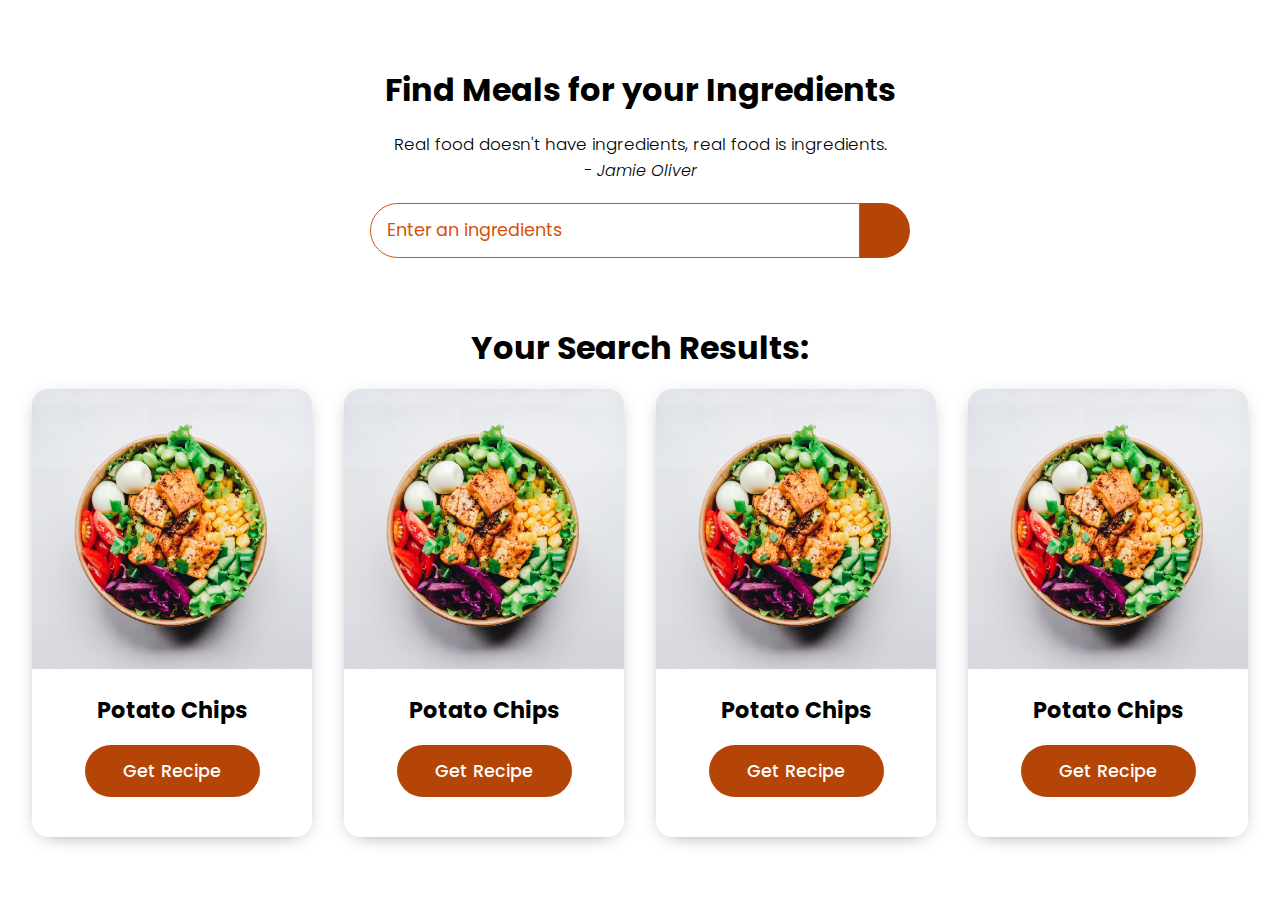
==== FoodRecipeApp/index.html @ 8d730361 "early stage UI ready" ====
<html lang="en">
  <head>
    <meta charset="UTF-8" />
    <meta http-equiv="X-UA-Compatible" content="IE=edge" />
    <meta name="viewport" content="width=device-width, initial-scale=1.0" />
    <title>Find meal for your Ingredients</title>
    <link
      rel="stylesheet"
      href="https://cdnjs.cloudflare.com/ajax/libs/font-awesome/6.4.0/css/all.min.css"
      integrity="sha512-iecdLmaskl7CVkqkXNQ/ZH/XLlvWZOJyj7Yy7tcenmpD1ypASozpmT/E0iPtmFIB46ZmdtAc9eNBvH0H/ZpiBw=="
      crossorigin="anonymous"
      referrerpolicy="no-referrer"
    />
    <link rel="stylesheet" href="./css/style.css" />
  </head>
  <body>
    <div class="container">
      <div class="meal-wrapper">
        <div class="meal-search">
          <h2 class="title">Find Meals for your Ingredients</h2>
          <blockquote>
            Real food doesn't have ingredients, real food is ingredients.
            <br />
            <cite>- Jamie Oliver</cite>
          </blockquote>

          <div class="meal-search-box">
            <input
              type="text"
              class="search-control"
              placeholder="Enter an ingredients"
            />
            <button type="submit" class="search-btn btn" id="search-btn">
              <i class="fas fa-search"></i>
            </button>
          </div>
        </div>

        <div class="meal-result">
          <h2 class="title">Your Search Results:</h2>
          <div id="meal">
            <!-- meal--item -->
            <div class="meal-item">
              <div class="meal-img">
                <img src="./food.jpeg" alt="" srcset="" />
              </div>
              <div class="meal-name">
                <h3>Potato Chips</h3>
                <a href="#" class="recipe-btn">Get Recipe</a>
              </div>
            </div>
            <!-- ---end of meal item --- -->

            <!-- meal--item -->
            <div class="meal-item">
              <div class="meal-img">
                <img src="./food.jpeg" alt="" srcset="" />
              </div>
              <div class="meal-name">
                <h3>Potato Chips</h3>
                <a href="#" class="recipe-btn">Get Recipe</a>
              </div>
            </div>
            <!-- ---end of meal item --- -->

            <!-- meal--item -->
            <div class="meal-item">
              <div class="meal-img">
                <img src="./food.jpeg" alt="" srcset="" />
              </div>
              <div class="meal-name">
                <h3>Potato Chips</h3>
                <a href="#" class="recipe-btn">Get Recipe</a>
              </div>
            </div>
            <!-- ---end of meal item --- -->

            <!-- meal--item -->
            <div class="meal-item">
              <div class="meal-img">
                <img src="./food.jpeg" alt="" srcset="" />
              </div>
              <div class="meal-name">
                <h3>Potato Chips</h3>
                <a href="#" class="recipe-btn">Get Recipe</a>
              </div>
            </div>
            <!-- ---end of meal item --- -->
          </div>
        </div>

        <div class="meal-details">
          <!-- ----recipe close btn ----  -->
          <button
            type="button"
            class="btn recipe-close-btn"
            id="recipe-close-btn"
          >
            <i class="fas fa-times"></i>
          </button>

          <!-- ----meal content---- -->
          <div class="meal-details-content">
            <h2 class="recipe-title">Meals Name Here</h2>
            <p class="recipe-category">Category Name</p>
            <div class="recipe-instruct">
              <h3>Instructions:</h3>
              <p>
                Lorem ipsum dolor sit amet consectetur adipisicing elit. Ex
                nulla adipisci nobis. Quam vitae accusamus quia eum odio quasi,
                molestiae magnam esse at nostrum molestias aliquam rem earum
                voluptas ipsam!
              </p>
              <div class="recipe-meal-img">
                <img src="./food.jpeg" alt="" srcset="" />
              </div>
              <div class="recipe-link">
                <a href="#" target="_blank">Watch Video</a>
              </div>
            </div>
          </div>
        </div>
      </div>
    </div>

    <script src="./js/app.js"></script>
  </body>
</html>
---- FoodRecipeApp/css/style.css ----
@import url('https://fonts.googleapis.com/css2?family=Poppins:wght@200;300;400;500;600;700;800;900&display=swap');

* {
  margin: 0;
  padding: 0;
  box-sizing: border-box;
}

:root {
  --tenny-tawny: #d65108;
  --tenny-tawny-dark: #b54507;
}

body {
  font-weight: 300;
  font-size: 1.05rem;
  line-height: 1.6;
  font-family: 'Poppins', sans-serif;
}

.btn {
  font-family: inherit;
  cursor: pointer;
  outline: 0;
  font-size: 1.05rem;
}

.text {
  opacity: 0.8;
}

.title {
  font-size: 2rem;
  margin-bottom: 1rem;
}

.container {
  min-height: 100vh;
}

.meal-wrapper {
  max-width: 1280px;
  margin: 0 auto;
  padding: 2rem;
  background: #fff;
  text-align: center;
}

.meal-search {
  margin: 2rem 0;
}

.meal-search cite {
  font-size: 1rem;
}

.meal-search-box {
  margin: 1.2rem 0;
  display: flex;
  align-items: stretch;
}

.search-control,
.search-btn {
  width: 100%;
}

.search-control {
  padding: 0 1rem;
  font-size: 1.1rem;
  font-family: inherit;
  outline: 0;
  border: 1px solid var(--tenny-tawny);
  color: var(--tenny-tawny-dark);
  border-top-left-radius: 2rem;
  border-bottom-left-radius: 2rem;
}

.search-control::placeholder {
  color: var(--tenny-tawny);
}

.search-btn {
  width: 55px;
  height: 55px;
  font-size: 1.8rem;
  background: var(--tenny-tawny);
  color: #fff;
  border: none;
  border-top-right-radius: 2rem;
  border-bottom-right-radius: 2rem;
  transition: all 0.4 linear;
}

.search-btn {
  background: var(--tenny-tawny-dark);
}

.meal-result {
  margin-top: 4rem;
  margin-bottom: 1rem;
}

.meal {
  margin: 2.4rem 0;
}

.meal-item {
  border-radius: 1rem;
  overflow: hidden;
  box-shadow: 0 4px 21px -12px rgba(0, 0, 0, 0.79);
  margin: 2rem 0;
}

.meal-img img {
  width: 100%;
  display: block;
}

.meal-name {
  padding: 1.5rem 0.5rem;
}

.meal-name h3 {
  font-size: 1.4rem;
}

.recipe-btn {
  text-decoration: none;
  color: #fff;
  background: var(--tenny-tawny-dark);
  font-weight: 500;
  font-size: 1.1rem;
  padding: 0.75rem 0;
  display: block;
  width: 175px;
  margin: 1rem auto;
  border-radius: 2rem;
  transition: all 0.4s linear;
}

.recipe-btn:hover {
  background: var(--tenny-tawny-dark);
}

/* meal details */
.meal-details {
  position: fixed;
  top: 50%;
  left: 50%;
  transform: translate(-50%, -50%);
  color: #fff;
  background: var(--tenny-tawny);
  border-radius: 1rem;
  width: 90%;
  height: 90%;
  overflow-y: scroll;
  display: none;
  padding: 2rem 0;
}

.meal-details::-webkit-scrollbar {
  width: 10px;
}

.meal-details::-webkit-scrollbar-thumb {
  background: #f0f0f0;
  border-radius: 2rem;
}

/* ----Js related---- */
.showRecipe {
  display: block;
}
.meal-details-content {
  margin: 2rem;
}

.meal-details-content p:not(.recipe-category) {
  padding: 1rem 0;
}

.recipe-close-btn {
  position: absolute;
  right: 2rem;
  top: 2rem;
  font-size: 1.8rem;
  background: #fff;
  border: none;
  width: 35px;
  height: 35px;
  border-radius: 50%;
  display: flex;
  justify-content: center;
  align-items: center;
  opacity: 0.9;
}

.recipe-title {
  letter-spacing: 1px;
  padding-bottom: 1rem;
}

.recipe-category {
  background: #fff;
  font-weight: 600;
  color: var(--tenny-tawny);
  display: inline-block;
  padding: 0.2rem 0.5rem;
  border-radius: 0.3rem;
}

.recipe-instruct {
  padding: 1rem 0;
}

.recipe-meal-img img {
  width: 100px;
  height: 100px;
  border-radius: 50%;
  display: block;
  margin: 0 auto;
}

.recipe-link {
  margin: 1.4rem 0;
}

.recipe-link a {
  color: white;
  font-size: 1.2rem;
  font-weight: 700;
  transition: all 0.4s linear;
}

.recipe-link a:hover {
  opacity: 0.8;
}

/* ------Media Queries----- */

@media screen and (min-width: 600px) {
  .meal-search-box {
    width: 540px;
    margin-left: auto;
    margin-right: auto;
  }
}

@media screen and (min-width: 768px) {
  #meal {
    display: grid;
    grid-template-columns: repeat(2, 1fr);
    gap: 2rem;
  }
  .meal-item {
    margin: 0;
  }
}

@media screen and (min-width: 992px) {
  #meal {
    grid-template-columns: repeat(4, 1fr);
  }
}
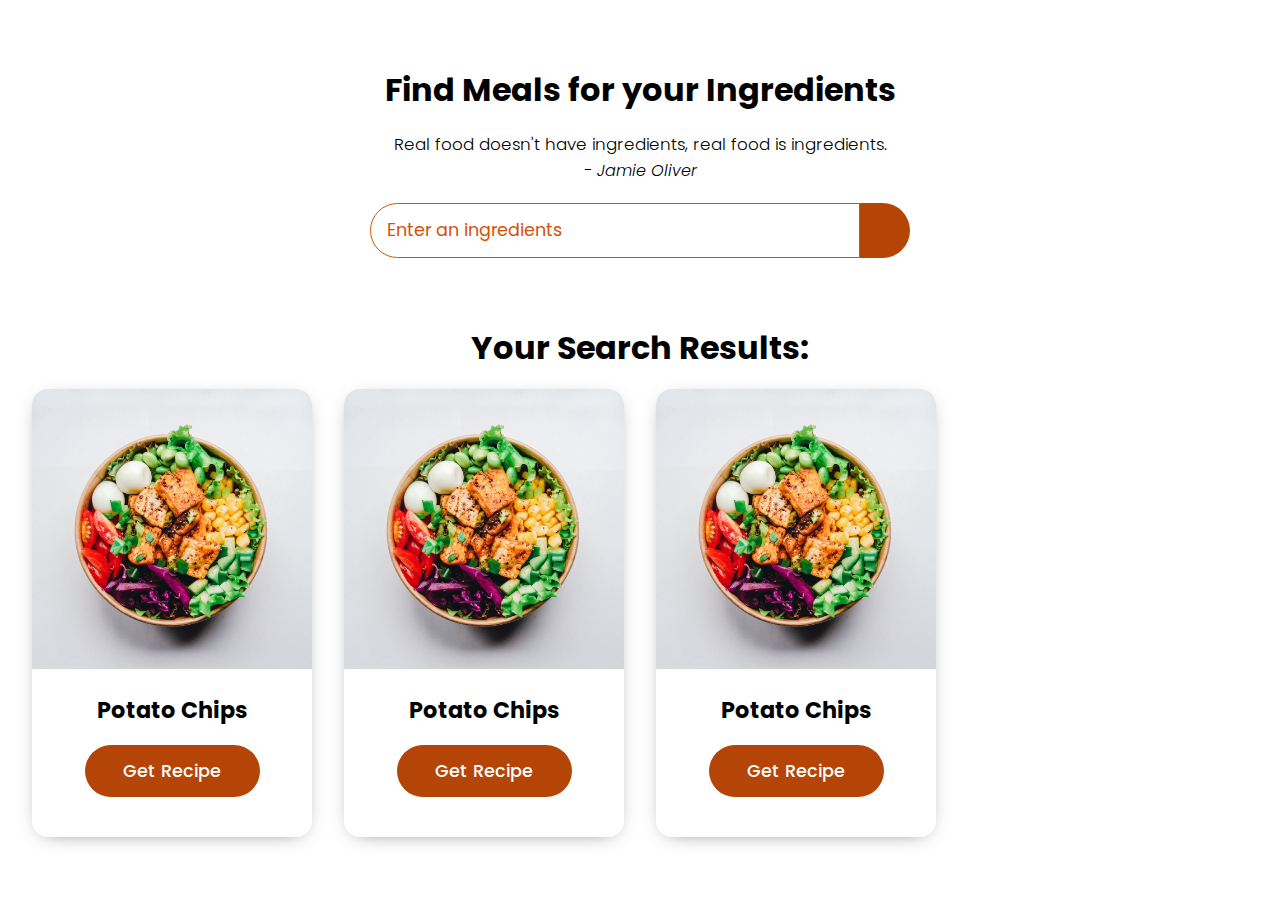
==== commit 75f362e9: "add meal search by ingredients  functionality" ====
--- a/FoodRecipeApp/index.html
+++ b/FoodRecipeApp/index.html
@@ -29,6 +29,7 @@
               type="text"
               class="search-control"
               placeholder="Enter an ingredients"
+              id="search-input"
             />
             <button type="submit" class="search-btn btn" id="search-btn">
               <i class="fas fa-search"></i>
@@ -40,7 +41,7 @@
           <h2 class="title">Your Search Results:</h2>
           <div id="meal">
             <!-- meal--item -->
-            <div class="meal-item">
+            <!-- <div class="meal-item">
               <div class="meal-img">
                 <img src="./food.jpeg" alt="" srcset="" />
               </div>
@@ -48,7 +49,7 @@
                 <h3>Potato Chips</h3>
                 <a href="#" class="recipe-btn">Get Recipe</a>
               </div>
-            </div>
+            </div> -->
             <!-- ---end of meal item --- -->
 
             <!-- meal--item -->
@@ -82,7 +83,7 @@
               </div>
               <div class="meal-name">
                 <h3>Potato Chips</h3>
-                <a href="#" class="recipe-btn">Get Recipe</a>
+                <a href="#" class="recipe-btn" data-toggle="meal-details-content">Get Recipe</a>
               </div>
             </div>
             <!-- ---end of meal item --- -->
--- a/FoodRecipeApp/css/style.css
+++ b/FoodRecipeApp/css/style.css
@@ -237,6 +237,14 @@
   opacity: 0.8;
 }
 
+.notFound {
+  grid-template-columns: 1fr !important;
+  color: var(--tenny-tawny);
+  font-size: 1.8rem;
+  font-weight: 600;
+  width: 100%;
+}
+
 /* ------Media Queries----- */
 
 @media screen and (min-width: 600px) {
